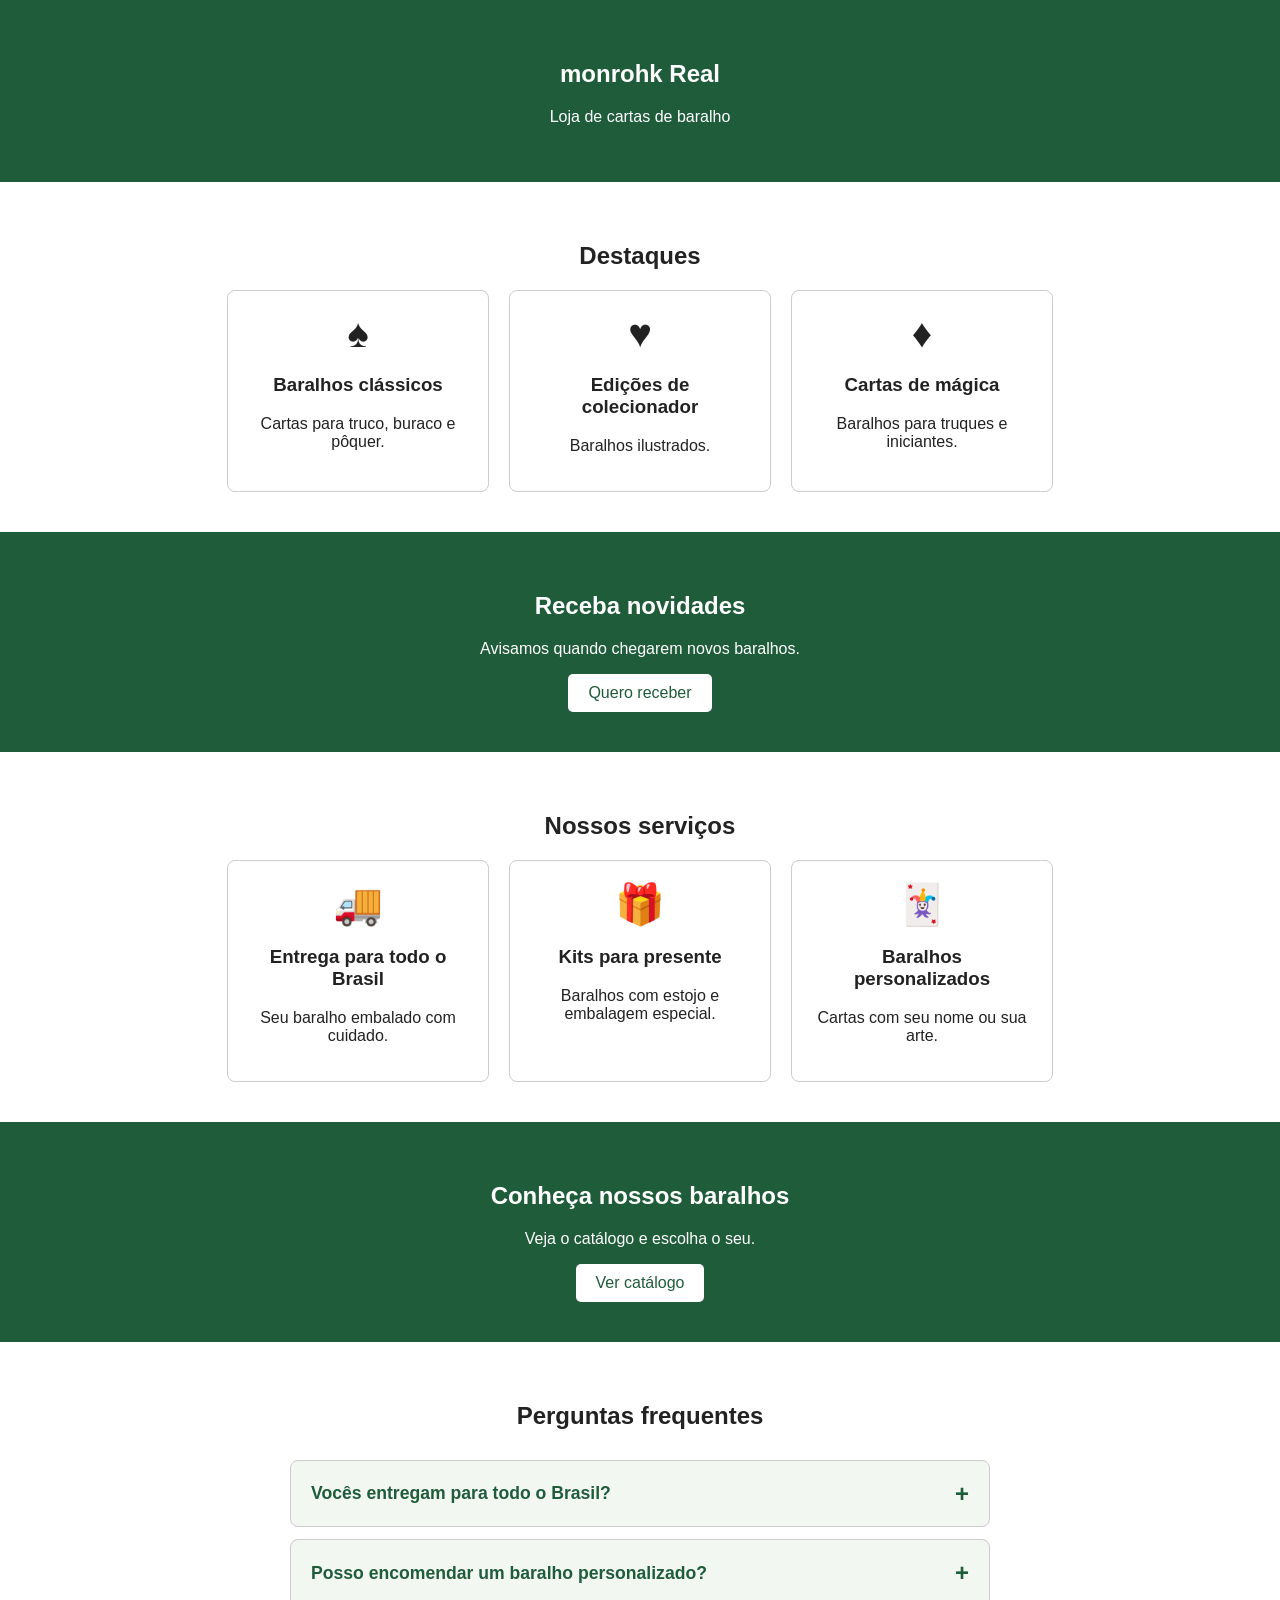
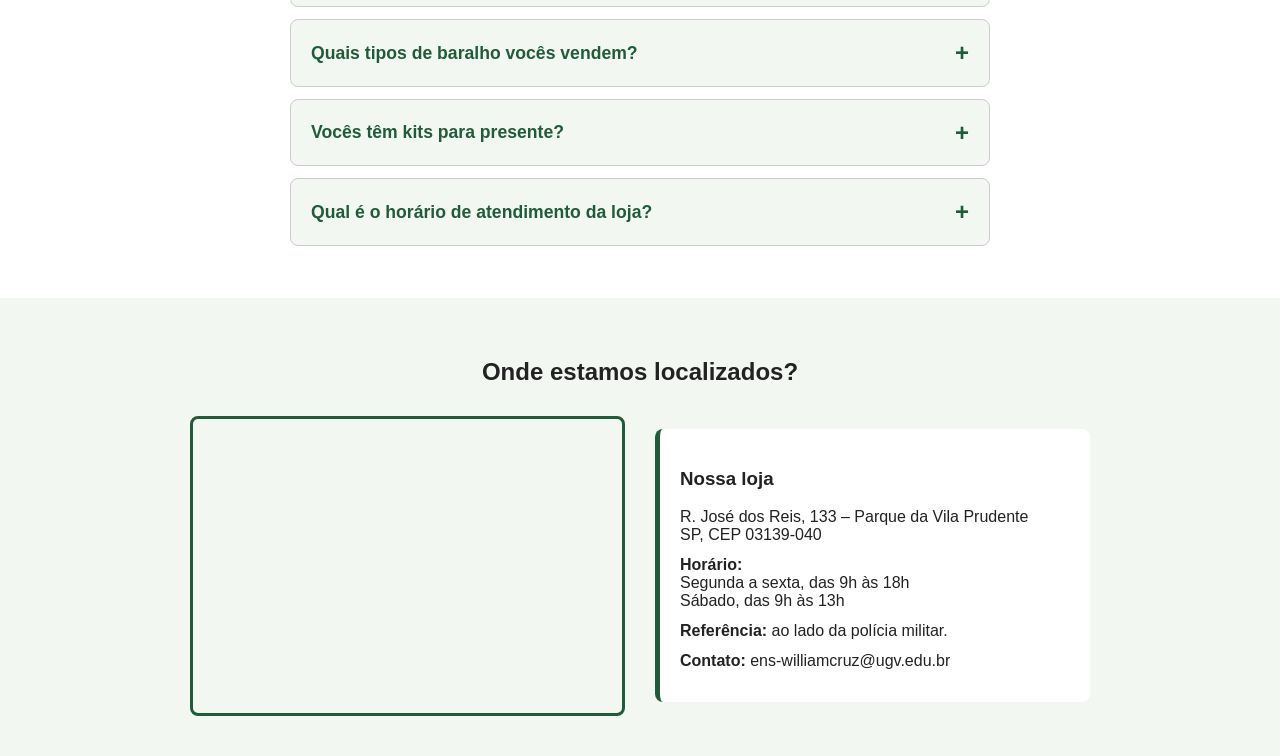
==== index.html @ ad9dae8e "Primeiro commit: estrutura inicial da loja monrohk Real" ====
<!DOCTYPE html>
<html lang="pt-BR">
<head>
<meta charset="utf-8">
<meta name="viewport" content="width=device-width, initial-scale=1">
<title>monrohk Real</title>
<link rel="stylesheet" href="estilo.css">
</head>
<body>
<section class="verde">
  <h1>monrohk Real</h1>
  <p>Loja de cartas de baralho</p>
</section>

<section>
  <h2>Destaques</h2>
  <div class="lista">
    <div class="item">
      <div class="icone">♠️</div>
      <h3>Baralhos clássicos</h3>
      <p>Cartas para truco, buraco e pôquer.</p>
    </div>
    <div class="item">
      <div class="icone">♥️</div>
      <h3>Edições de colecionador</h3>
      <p>Baralhos ilustrados.</p>
    </div>
    <div class="item">
      <div class="icone">♦️</div>
      <h3>Cartas de mágica</h3>
      <p>Baralhos para truques e iniciantes.</p>
    </div>
  </div>
</section>

<section class="verde">
  <h2>Receba novidades</h2>
  <p>Avisamos quando chegarem novos baralhos.</p>
  <a class="botao" href="mailto:ens-williamcruz@ugv.edu.br">Quero receber</a>
</section>

<section>
  <h2>Nossos serviços</h2>
  <div class="lista">
    <div class="item">
      <div class="icone">🚚</div>
      <h3>Entrega para todo o Brasil</h3>
      <p>Seu baralho embalado com cuidado.</p>
    </div>
    <div class="item">
      <div class="icone">🎁</div>
      <h3>Kits para presente</h3>
      <p>Baralhos com estojo e embalagem especial.</p>
    </div>
    <div class="item">
      <div class="icone">🃏</div>
      <h3>Baralhos personalizados</h3>
      <p>Cartas com seu nome ou sua arte.</p>
    </div>
  </div>
</section>

<section class="verde">
  <h2>Conheça nossos baralhos</h2>
  <p>Veja o catálogo e escolha o seu.</p>
  <a class="botao" href="mailto:ens-williamcruz@ugv.edu.br">Ver catálogo</a>
</section>

<section class="faq" aria-labelledby="faq-titulo">
  <h2 id="faq-titulo">Perguntas frequentes</h2>
  <div class="faq-lista">

    <details>
      <summary>Vocês entregam para todo o Brasil?</summary>
      <p>Sim. Enviamos para todo o país.</p>
    </details>

    <details>
      <summary>Posso encomendar um baralho personalizado?</summary>
      <p>Pode, sim. Fazemos cartas com o seu nome ou com a sua própria arte. Entre em contato pelo e-mail da loja para combinar os detalhes.</p>
    </details>

    <details>
      <summary>Quais tipos de baralho vocês vendem?</summary>
      <p>Temos baralhos clássicos para truco, buraco e pôquer, edições ilustradas de colecionador e baralhos de mágica para iniciantes.</p>
    </details>

    <details>
      <summary>Vocês têm kits para presente?</summary>
      <p>Temos. Os kits vêm com estojo e embalagem especial e alguns mimos, prontos para presentear.</p>
    </details>

    <details>
      <summary>Qual é o horário de atendimento da loja?</summary>
      <p>Atendemos de segunda a sexta, das 9h às 18h, e aos sábados, das 9h às 13h, ou em horários marcados </p>
    </details>

  </div>
</section>

<section class="localizacao">
  <h2>Onde estamos localizados?</h2>
  <div class="local-grid">
    <div class="mapa">
      <iframe title="Mapa com a localização da loja" src="https://www.google.com/maps/embed?pb=!1m18!1m12!1m3!1d3656.4867745817737!2d-46.5834158!3d-23.5868693!2m3!1f0!2f0!3f0!3m2!1i1024!2i768!4f13.1!3m3!1m2!1s0x94ce50ab45f15553%3A0x18f4d2f144a3d963!2sBARALHOSONLINE!5e0!3m2!1spt-BR!2sbr!4v1792451455074!5m2!1spt-BR!2sbr" allowfullscreen="" loading="lazy" referrerpolicy="strict-origin-when-cross-origin"></iframe>
    </div>
    <div class="endereco">
      <h3>Nossa loja</h3>
      <p>R. José dos Reis, 133 – Parque da Vila Prudente<br>SP, CEP 03139-040</p>
      <p><strong>Horário:</strong><br>Segunda a sexta, das 9h às 18h<br>Sábado, das 9h às 13h</p>
      <p><strong>Referência:</strong> ao lado da polícia militar.</p>
      <p><strong>Contato:</strong> ens-williamcruz@ugv.edu.br</p>
    </div>
  </div>
</section>

</body>
</html>
---- estilo.css ----
body {
  margin: 0;
  font-family: Arial, sans-serif;
  color: #222;
  text-align: center;
}

section {
  padding: 40px 20px;
}

.verde {
  background: #1f5c3a;
  color: white;
}

.lista {
  display: flex;
  flex-wrap: wrap;
  justify-content: center;
  gap: 20px;
}

.item {
  width: 220px;
  padding: 20px;
  border: 1px solid #ccc;
  border-radius: 8px;
}

.icone {
  font-size: 40px;
}

.botao {
  display: inline-block;
  padding: 10px 20px;
  background: white;
  color: #1f5c3a;
  text-decoration: none;
  border-radius: 5px;
}

/* ===== Seção de perguntas frequentes (FAQ) ===== */
.faq {
  background: white;
}

.faq-lista {
  max-width: 700px;
  margin: 30px auto 0;
  text-align: left;
}

.faq details {
  border: 1px solid #ccc;
  border-radius: 8px;
  margin-bottom: 12px;
  background: #f3f7f2;
}

.faq summary {
  cursor: pointer;
  padding: 16px 20px;
  font-size: 1.1rem;
  font-weight: bold;
  color: #1f5c3a;
  line-height: 1.4;
  list-style: none;            /* remove a seta padrão */
  display: flex;
  justify-content: space-between;
  align-items: center;
  gap: 12px;
}

.faq summary::-webkit-details-marker {
  display: none;               /* remove a seta no Safari */
}

.faq summary::after {
  content: "+";
  font-size: 1.5rem;
  flex-shrink: 0;
}

.faq details[open] summary::after {
  content: "−";
}

.faq details[open] summary {
  border-bottom: 1px solid #ccc;
}

.faq summary:focus-visible {
  outline: 3px solid #1f5c3a;
  outline-offset: 2px;
}

.faq details p {
  margin: 0;
  padding: 16px 20px;
  font-size: 1rem;
  line-height: 1.6;
}

/* ===== Seção de localização ===== */
.localizacao {
  background: #f3f7f2;
}

.local-grid {
  display: grid;
  grid-template-columns: 1fr 1fr;
  gap: 30px;
  max-width: 900px;
  margin: 30px auto 0;
  align-items: center;
}

.mapa iframe {
  display: block;
  width: 100%;
  height: 300px;
  border: 3px solid #1f5c3a;
  border-radius: 8px;
  box-sizing: border-box;
}

.endereco {
  text-align: left;
  padding: 20px;
  background: white;
  border-left: 5px solid #1f5c3a;
  border-radius: 8px;
}

.endereco p {
  margin: 0 0 12px;
}

/* Smartphone e tablet: uma coluna, mapa em cima e informações embaixo */
@media (max-width: 768px) {
  .local-grid {
    grid-template-columns: 1fr;
  }

  .faq {
    padding: 30px 16px;
  }

  .faq summary {
    font-size: 1rem;
    padding: 14px 16px;
  }

  .faq details p {
    padding: 14px 16px;
  }
}
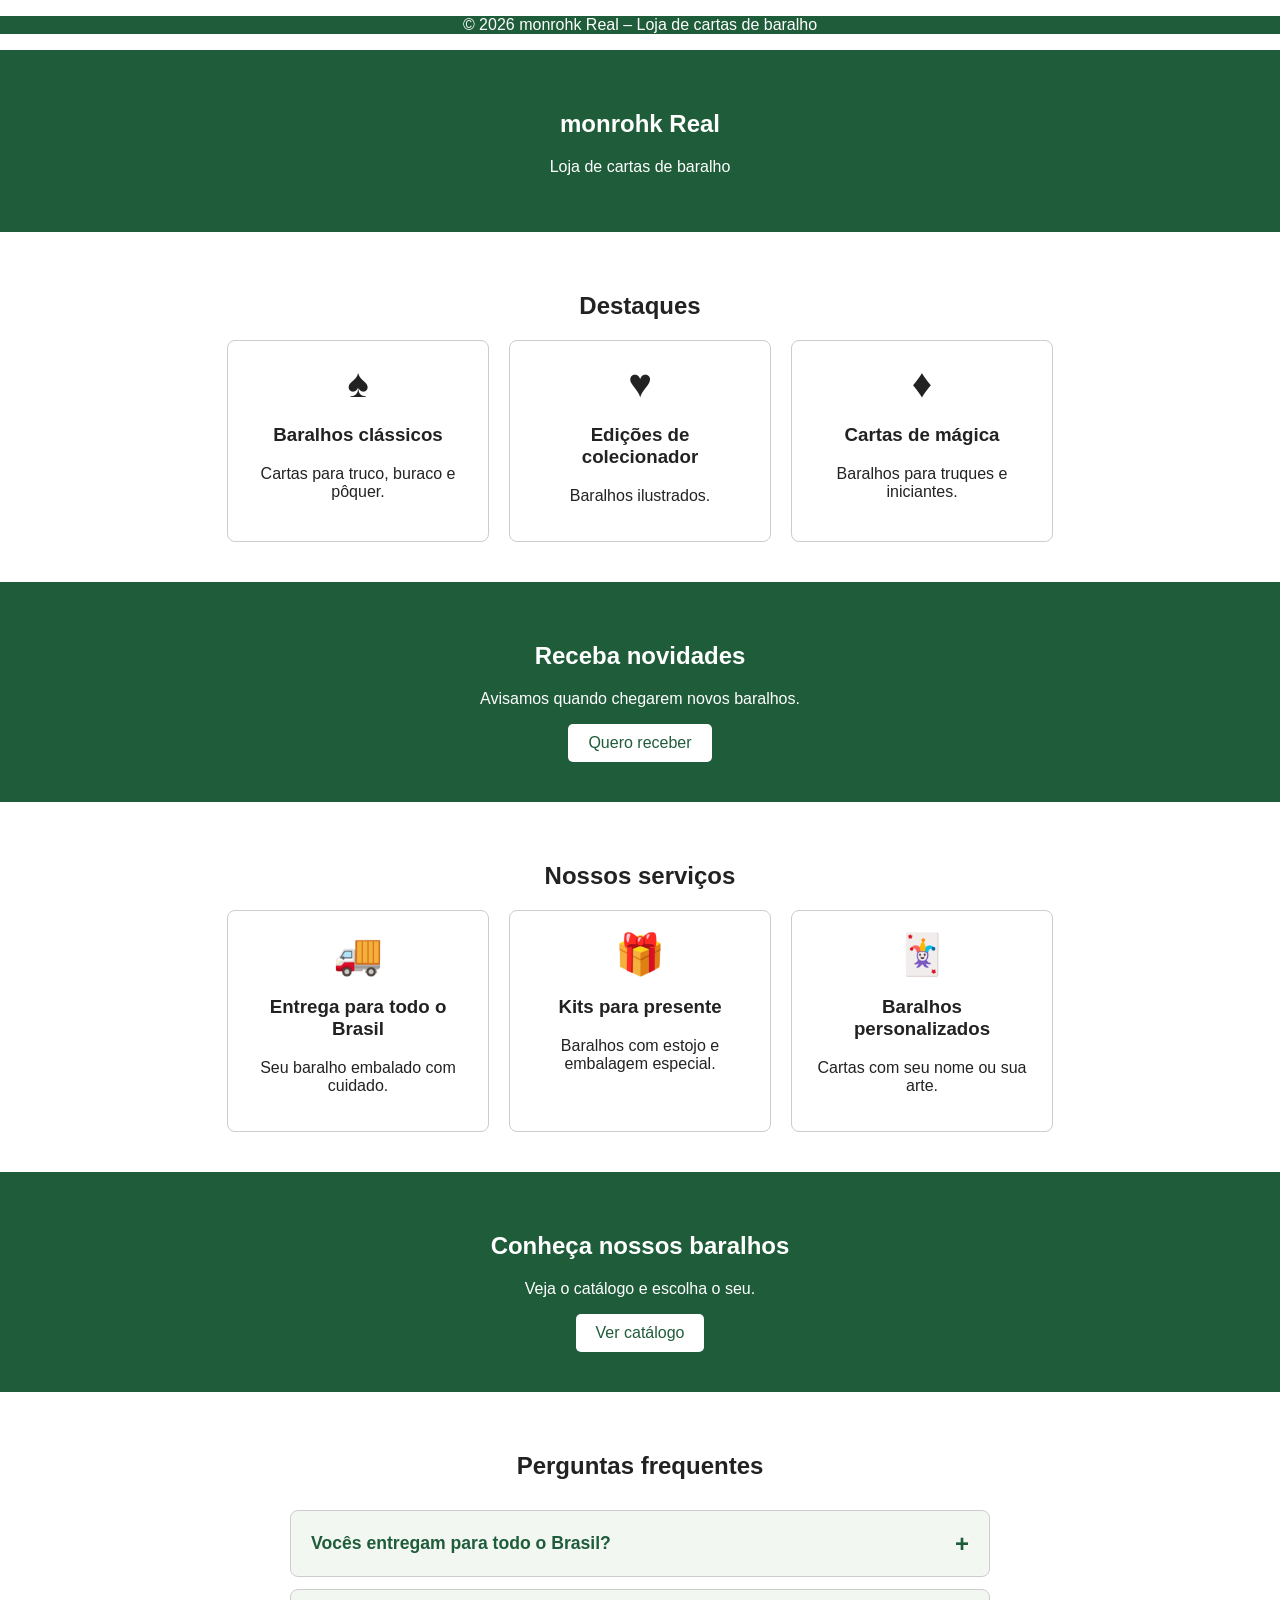
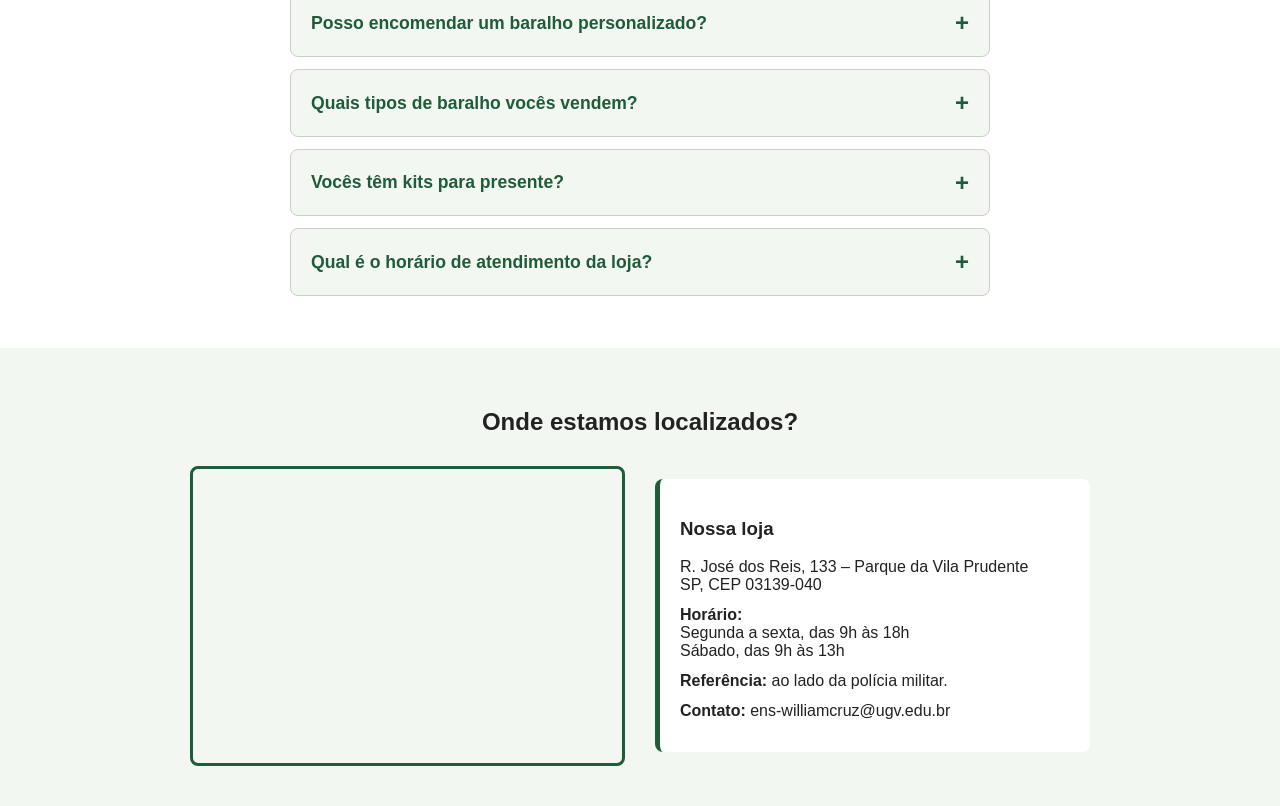
==== commit 5f13db5f: "Adiciona rodapé ao site" ====
--- a/index.html
+++ b/index.html
@@ -6,6 +6,9 @@
 <title>monrohk Real</title>
 <link rel="stylesheet" href="estilo.css">
 </head>
+<footer class="verde">
+  <p>© 2026 monrohk Real – Loja de cartas de baralho</p>
+</footer>
 <body>
 <section class="verde">
   <h1>monrohk Real</h1>
--- a/estilo.css
+++ b/estilo.css
@@ -157,3 +157,21 @@
     padding: 14px 16px;
   }
 }
+/* ===== Efeitos de interação ===== */
+.item {
+  transition: transform 0.2s, box-shadow 0.2s;
+}
+
+.item:hover {
+  transform: translateY(-5px);
+  box-shadow: 0 6px 14px rgba(0, 0, 0, 0.15);
+}
+
+.botao {
+  transition: background 0.2s, color 0.2s;
+}
+
+.botao:hover {
+  background: #f3f7f2;
+  color: #143d27;
+}
